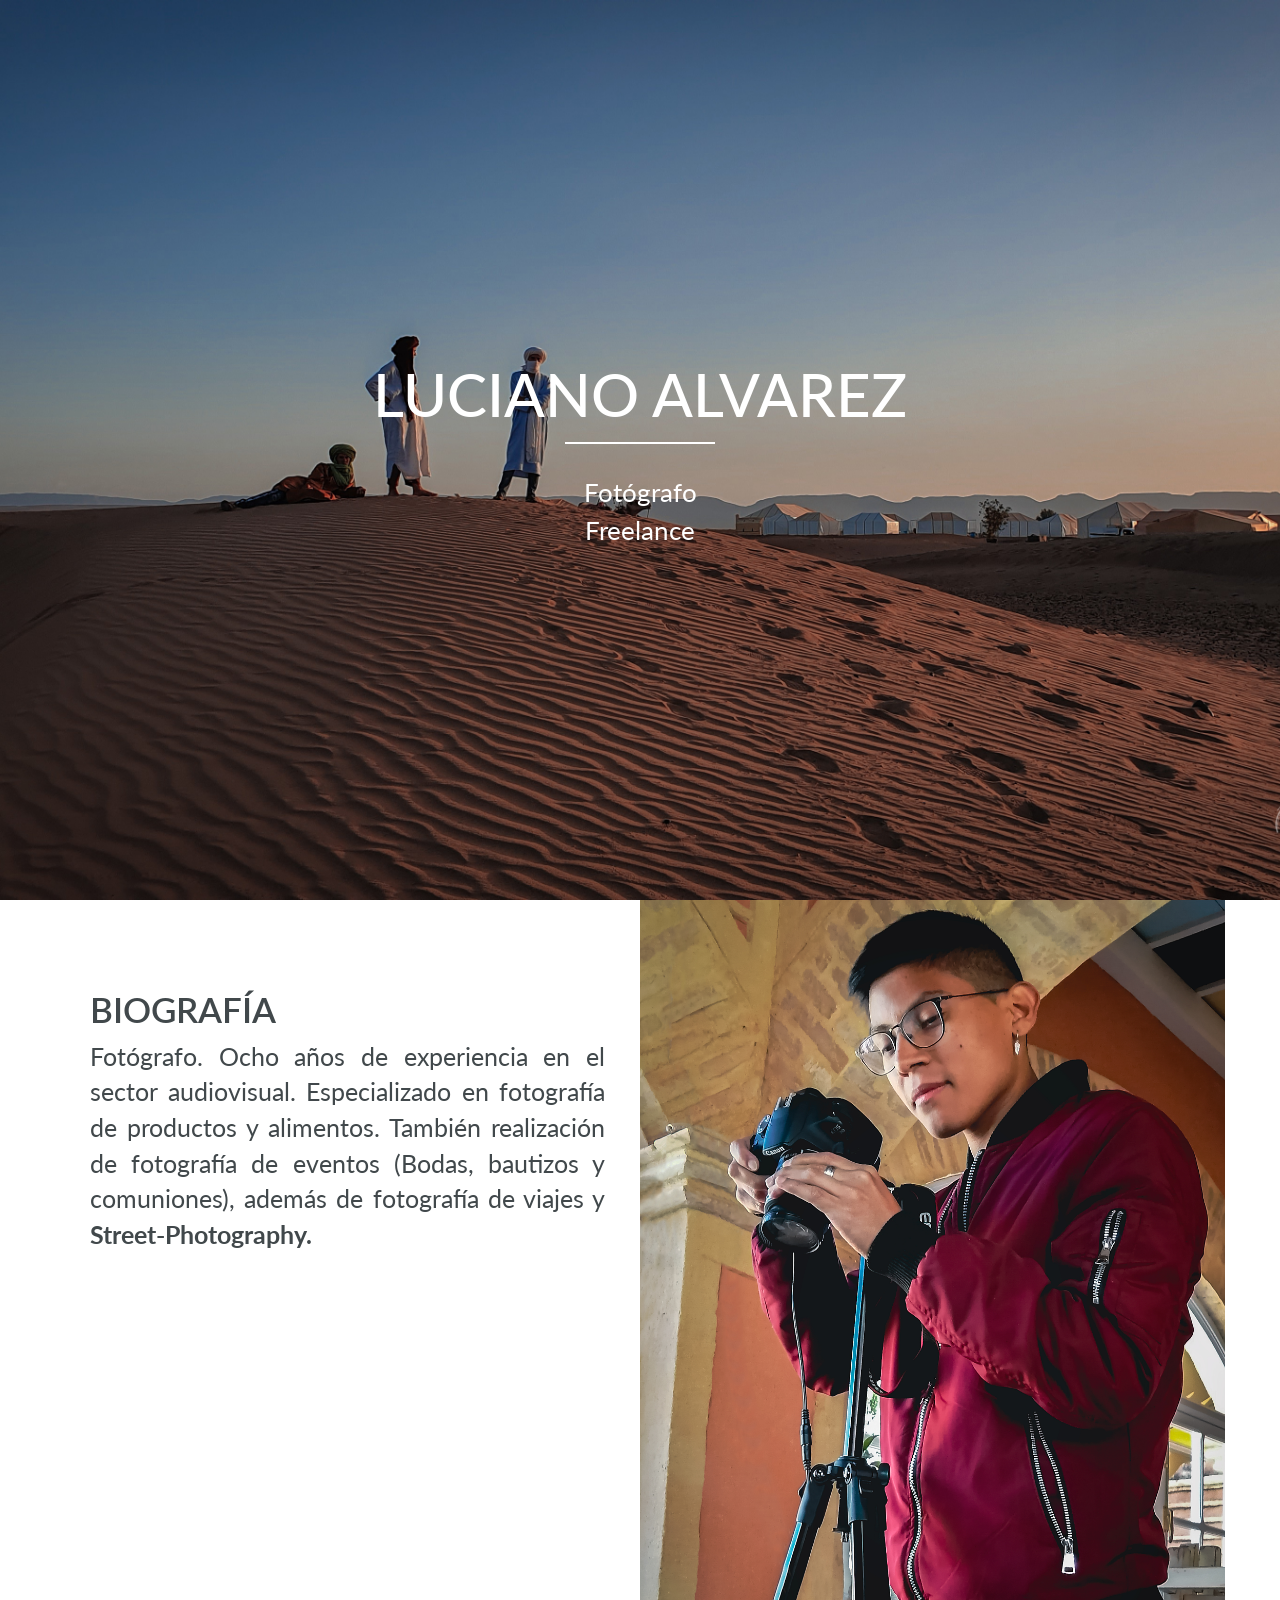
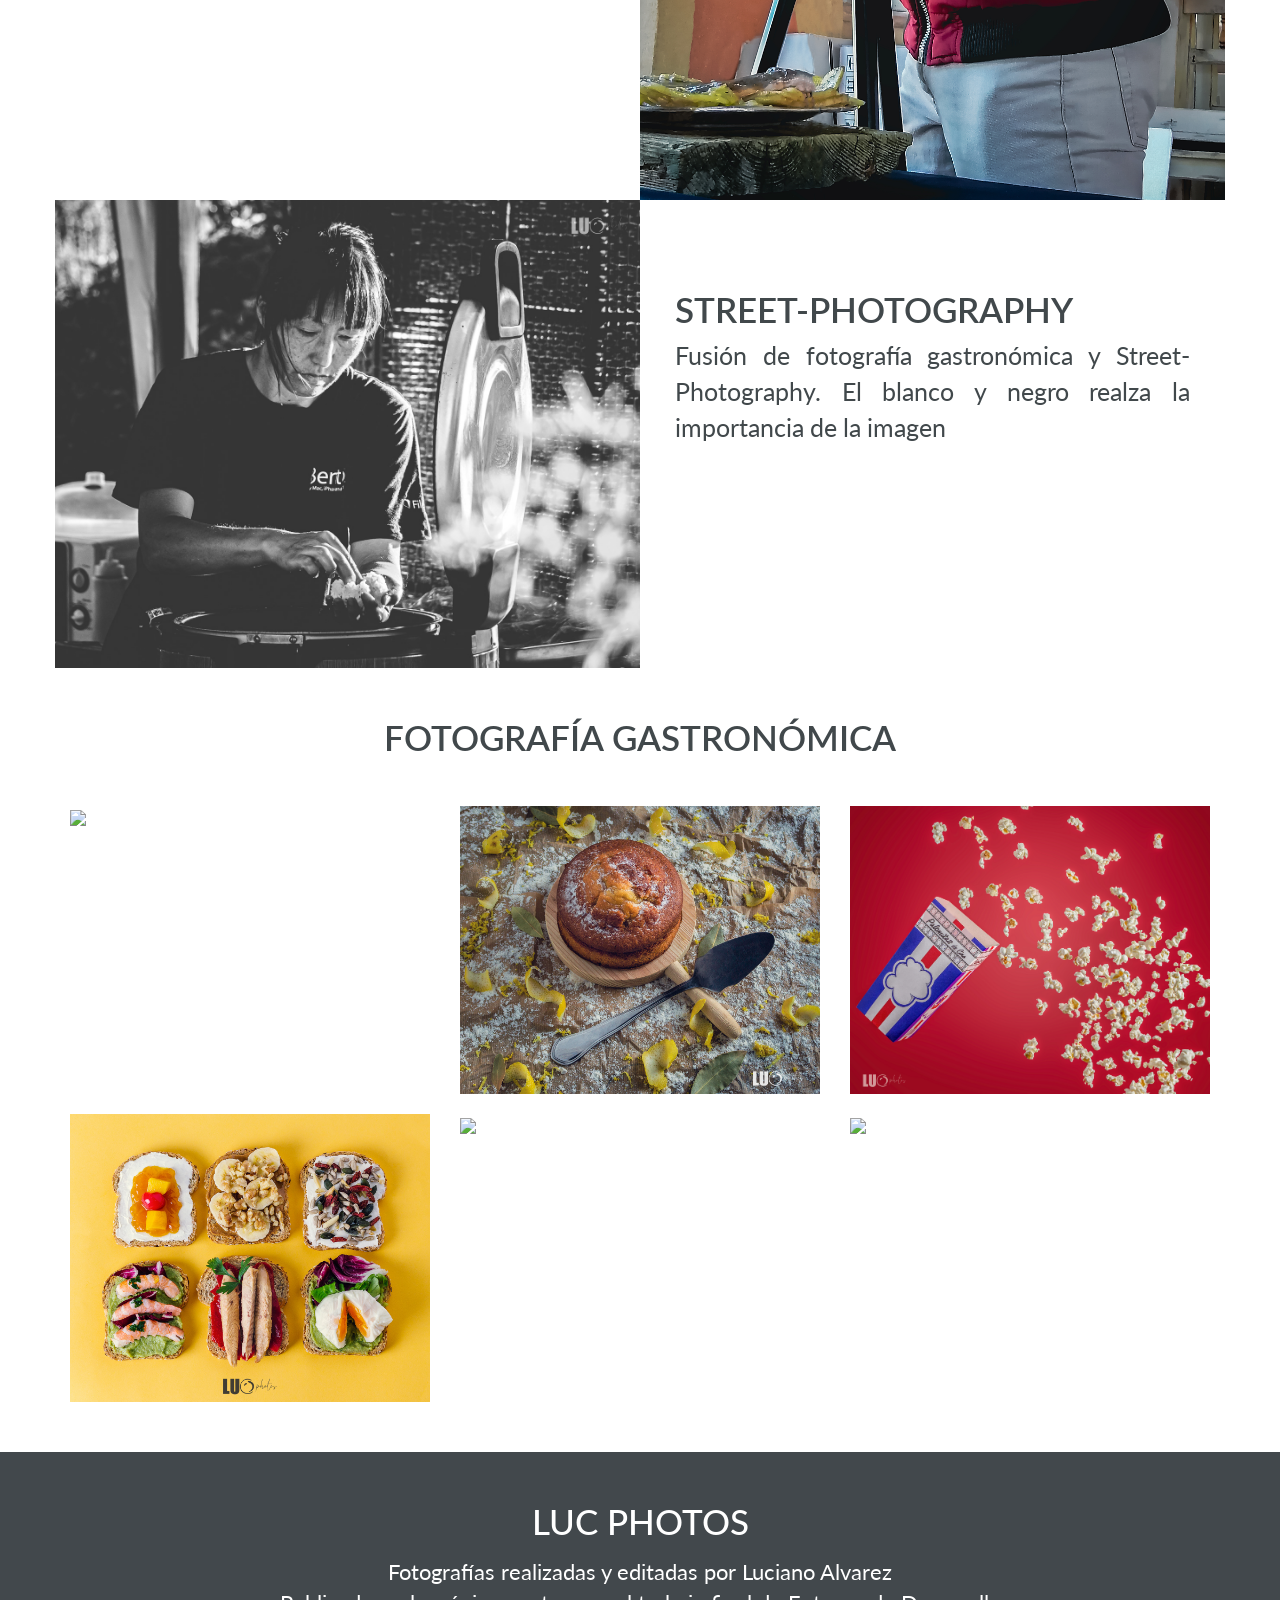
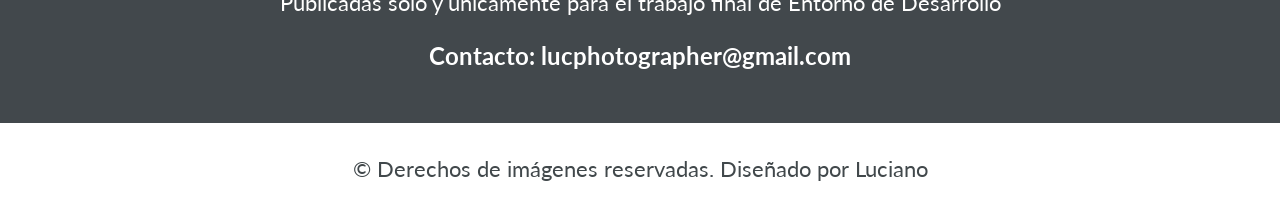
==== index.html @ a740ef90 "actualizacion html" ====
<!DOCTYPE html>
<!--
	Rocket Internet by TEMPLATE STOCK
	templatestock.co @templatestock
	Released for free under the Creative Commons Attribution 3.0 license (templated.co/license)
-->

<html>
<head>
	<title>LucianoPageWeb</title>

	<!-- Bootstrap CSS -->
	<link rel="stylesheet" type="text/css" href="css/bootstrap.min.css">

	<!-- Goggle Font -->
	<link href='https://fonts.googleapis.com/css?family=Lato:400,700,900,300' rel='stylesheet' type='text/css'>

	<!-- Font Css -->
	<link rel="stylesheet" type="text/css" href="css/font-awesome.min.css">

	<!-- Custom CSS -->
	<link rel="stylesheet" type="text/css" href="css/style.css">

	<!-- Animation Css -->
	<link rel="stylesheet" href="css/animate.css">

</head>
<body>
<header>
	<div id="homeFullScreen">
		<div class="header-text">
			<h1>Luciano Alvarez</h1>
			<div class="vertical-line"></div>
			<p>
				Fotógrafo
				<br />
				Freelance
			</p>
		</div>
	</div>
</header>

<section class="feature">
	<div class="container">
		<div class="row">
			<div class="col-md-6 col-sm-6">
				<div class="feature-box">
					<h1>Biografía</h1>
					<p>Fotógrafo. Ocho años de experiencia en el sector audiovisual. Especializado en fotografía de productos y alimentos. También realización de fotografía de eventos (Bodas, bautizos y comuniones), además de fotografía de viajes y <strong>Street-Photography.</strong>
					</p>
				</div>
			</div>
			<div class="col-md-6 col-sm-6 nopadding">
				<img src="images/LUC-PHOTOGRAPHER.jpg">
			</div>

			<div class="clearfix"></div>

			<div class="col-md-6 col-sm-6 nopadding">
				<img src="images/Toro.jpg">
			</div>
			<div class="col-md-6 col-sm-6">
				<div class="feature-box">
					<h1>Street-Photography</h1>
					<p>Fusión de fotografía gastronómica y Street-Photography. El blanco y negro realza la importancia de la imagen</p>
				</div>
			</div>
		</div>
	</div>
</section>

<!-- portfolio -->

<section class="portfolio">
	<div class="container">
		<div class="row">
			<div class="col-md-12">
				<h1 class="heading">Fotografía Gastronómica</h1>
			</div>

			<div class="col-md-4 col-sm-4">
				<img src="images/_MG_4109-Editarcopia.jpg">
			</div>
			<div class="col-md-4 col-sm-4">
				<img src="images/FotoGastro - Bizcocho 1.jpg">
			</div>
			<div class="col-md-4 col-sm-4 last-img">
				<img src="images/FotoGastro - Palomitas FIRMA.jpg">
			</div>

			<div class="clearfix"></div>

			<div class="col-md-4 col-sm-4">
				<img src="images/FotoGastro - Tostas 1.jpg">
			</div>
			<div class="col-md-4 col-sm-4">
				<img src="images/FotoGastro_ArrozDetalle.jpg">
			</div>
			<div class="col-md-4 col-sm-4 last-img">
				<img src="images/Polo_Limon_LucPhotos.jpg">
			</div>
		</div>
	</div>
</section>


<section class="call-top-action text-center">
	<div class="container">
		<div class="row">
			<div class="col-md-12">
				<h1>Luc Photos</h1>
				<p>Fotografías realizadas y editadas por Luciano Alvarez 
				<br />
				Publicadas solo y únicamente para el trabajo final de Entorno de Desarrollo</p>
				<span>Contacto: lucphotographer@gmail.com</span>
			</div>
		</div>
	</div>
</section>

<!-- Footer -->
<footer>
	<span class="copyright">&#169; Derechos de imágenes reservadas. Diseñado por Luciano</span>
</footer>
	



<!-- Main JS -->
<script type="text/javascript" src="js/jquery-main.js"></script>

<!-- Bootstrap JS -->
<script type="text/javascript" src="js/bootstrap.min.js"></script>

<!-- Animation JS -->
<script type="text/javascript" src="js/wow.min.js"></script>

<!-- Custom JS -->
<script type="text/javascript" src="js/custom.js"></script>


</body>
</html>
---- css/style.css ----
body
{
    font-family: 'Lato', sans-serif;
    color: #41484b;
}



/* Heder */
#homeFullScreen {
    width: 100%;
    background-repeat: no-repeat;
    background-attachment: scroll;
    background-size: cover;
    background-position: top center;
}

#homeFullScreen {
    background-image: url('../images/LucianoAlvarezMarrakech19.jpg');
    overflow: hidden;
}

#homeFullScreen {
    display: table-cell;
    vertical-align: middle;
    text-align: center;
    margin: auto;
}

.header-text h1
{
    font-size: 60px;
    color: #fff;
    text-transform: uppercase;
}

.header-text .vertical-line
{
    height: 2px;
    background-color: #fff;
    width: 150px;
    margin: 0 auto;
    margin-top: 15px;
    margin-bottom: 30px;
}

.header-text p
{
    font-size: 26px;
    color: #fff;
}


/* feature */
.feature img
{
    width: 100%;
}

.nopadding {
   padding: 0 !important;
   margin: 0 !important;
}

.feature-box
{
    padding: 20px;
}

.feature-box h1
{
    font-size: 35px;
    text-transform: uppercase;
    font-weight: 600;   
    margin-top: 2em;
}

.feature-box p
{
    font-size: 25px;
    text-align: justify;
}

/* Portfolio */
.portfolio .heading
{
    font-size: 35px;
    text-transform: uppercase;
    font-weight: 600;
    text-align: center;
    margin: 50px 0px;
}

.portfolio img
{
    width: 100%;
    cursor: pointer;
}

.portfolio .last-img
{
    margin-bottom: 20px;
}

/* Call to Action */
.call-top-action
{
    background-color: #42484c;
    color: #fff;
    padding: 50px 0px;
    margin-top: 50px;
}

.call-top-action h1
{
    font-size: 35px;
    text-transform: uppercase;
    margin-bottom: 25px;
    margin: 0px;
}

.call-top-action p
{
    font-size: 22px;
    margin-bottom: 20px;
}

.call-top-action span
{

    font-size: 24px;
    font-weight: bold;
}

/* Footer */
footer
{
    text-align: center;
    margin-top: 30px;
}

footer ul
{
    padding: 0px;
    list-style: none;
    margin: 20px;
}

footer ul li
{
    display: inline-block;
    margin-left: 15px;
}

footer ul li a span
{
    width: 50px;
    height: 50px;
    background: #42484C;
    display: block;
    font-size: 30px;
    line-height: 50px;
    color: #fff;
    border-radius: 50%;
}

footer .copyright
{
    font-size: 22px;
    margin-bottom: 20px;
    display: block;
}



/* Extra Small devices  */
@media (max-width: 480px) {
	
}

/* Extra Small devices  */
@media (max-width: 767px) {
    .header-text h1 {
        font-size: 45px;
    }

    .header-text .vertical-line {        
        margin-top: 15px;
        margin-bottom: 15px;
    }

    .header-text p {
        font-size: 20px;
        color: #fff;
    }

    .feature-box {
        padding: 0px;
    }

    .feature-box h1 {
        font-size: 25px;
        margin-top: 2em;
    }

    .feature-box p {
        font-size: 20px;
        text-align: justify;
    }

    .nopadding {
        padding: 15px !important;
        margin: 0 !important;
    }

    .portfolio img {        
        margin-bottom: 15px;
    }

    .call-top-action h1 {
        font-size: 24px;
        text-transform: uppercase;
        margin-bottom: 15px !important;
        margin: 0px;
    }

    .call-top-action p {
        font-size: 14px;
        margin-bottom: 10px;
    }

    .call-top-action span {
        font-size: 15px;
        font-weight: bold;
    }

    footer ul li a span {
        width: 40px;
        height: 40px;
        background: #42484C;
        display: block;
        font-size: 22px;
        line-height: 40px;
        color: #fff;
        border-radius: 50%;
    }

    footer .copyright {
        font-size: 16px;
        margin-bottom: 20px;
        display: block;
    }
}


/* Small devices (tablets, 768px and up) */
@media (min-width: 768px) {  
    .header-text h1 {
        font-size: 45px;
    }

    .header-text p {
        font-size: 20px;
        color: #fff;
    }

    .feature-box h1 {
        font-size: 25px;
        text-transform: uppercase;
        font-weight: 600;
        margin-top: 1em;
    }
	
    .feature-box p {
        font-size: 18px;
        text-align: justify;
    }

    .call-top-action h1 {
        font-size: 25px;
        text-transform: uppercase;
        margin-bottom: 13px !important;
        margin: 0px;
    }

    .call-top-action p {
        font-size: 14px;
        margin-bottom: 13px;
    }

    .call-top-action span {
        font-size: 17px;
        font-weight: bold;
    }

    footer {
        text-align: center;
        margin-top: 23px;
    }

    footer ul li a span {
        width: 40px;
        height: 40px;
        background: #42484C;
        display: block;
        font-size: 22px;
        line-height: 40px;
        color: #fff;
        border-radius: 50%;
    }   

    footer .copyright {
        font-size: 18px;
    }



}

/* Medium devices (desktops, 992px and up) */
@media (min-width: 992px) { 
    .feature-box {
        padding: 10px;
    }

    .feature-box h1 {
        font-size: 30px;    
    }

    .feature-box p {
        font-size: 20px;
    }

    .call-top-action p
    {
        font-size: 19px;
    }

    .call-top-action h1 {
        font-size: 30px;
       margin-bottom: 15px !important;
    }

    .call-top-action span {
        font-size: 20px;
    }
}

/* Large devices (large desktops, 1200px and up) */
@media (min-width: 1200px) {
    /* Typography CSS */
body
{
    font-family: 'Lato', sans-serif;
    color: #41484b;
}



/* Heder */
#homeFullScreen {
    width: 100%;
    background-repeat: no-repeat;
    background-attachment: scroll;
    background-size: cover;
    background-position: top center;
}

#homeFullScreen {
    background-image: url('../images/LucianoAlvarezMarrakech19.jpg');
    overflow: hidden;
}

#homeFullScreen {
    display: table-cell;
    vertical-align: middle;
    text-align: center;
    margin: auto;
}

.header-text h1
{
    font-size: 60px;
    color: #fff;
    text-transform: uppercase;
}

.header-text .vertical-line
{
    height: 2px;
    background-color: #fff;
    width: 150px;
    margin: 0 auto;
    margin-top: 15px;
    margin-bottom: 30px;
}

.header-text p
{
    font-size: 26px;
    color: #fff;
}


/* feature */
.feature img
{
    width: 100%;
}

.nopadding {
   padding: 0 !important;
   margin: 0 !important;
}

.feature-box
{
    padding: 20px;
}

.feature-box h1
{
    font-size: 35px;
    text-transform: uppercase;
    font-weight: 600;   
    margin-top: 2em;
}

.feature-box p
{
    font-size: 25px;
    text-align: justify;
}

/* Portfolio */
.portfolio .heading
{
    font-size: 35px;
    text-transform: uppercase;
    font-weight: 600;
    text-align: center;
    margin: 50px 0px;
}

.portfolio img
{
    width: 100%;
    cursor: pointer;
}

.portfolio .last-img
{
    margin-bottom: 20px;
}

/* Call to Action */
.call-top-action
{
    background-color: #42484c;
    color: #fff;
    padding: 50px 0px;
    margin-top: 50px;
}

.call-top-action h1
{
    font-size: 35px;
    text-transform: uppercase;
    margin-bottom: 25px;
    margin: 0px;
}

.call-top-action p
{
    font-size: 22px;
    margin-bottom: 20px;
}

.call-top-action span
{

    font-size: 24px;
    font-weight: bold;
}

/* Footer */
footer
{
    text-align: center;
    margin-top: 30px;
}

footer ul
{
    padding: 0px;
    list-style: none;
    margin: 20px;
}

footer ul li
{
    display: inline-block;
    margin-left: 15px;
}

footer ul li a span
{
    width: 50px;
    height: 50px;
    background: #42484C;
    display: block;
    font-size: 30px;
    line-height: 50px;
    color: #fff;
    border-radius: 50%;
}

footer .copyright
{
    font-size: 22px;
    margin-bottom: 20px;
    display: block;
}


}
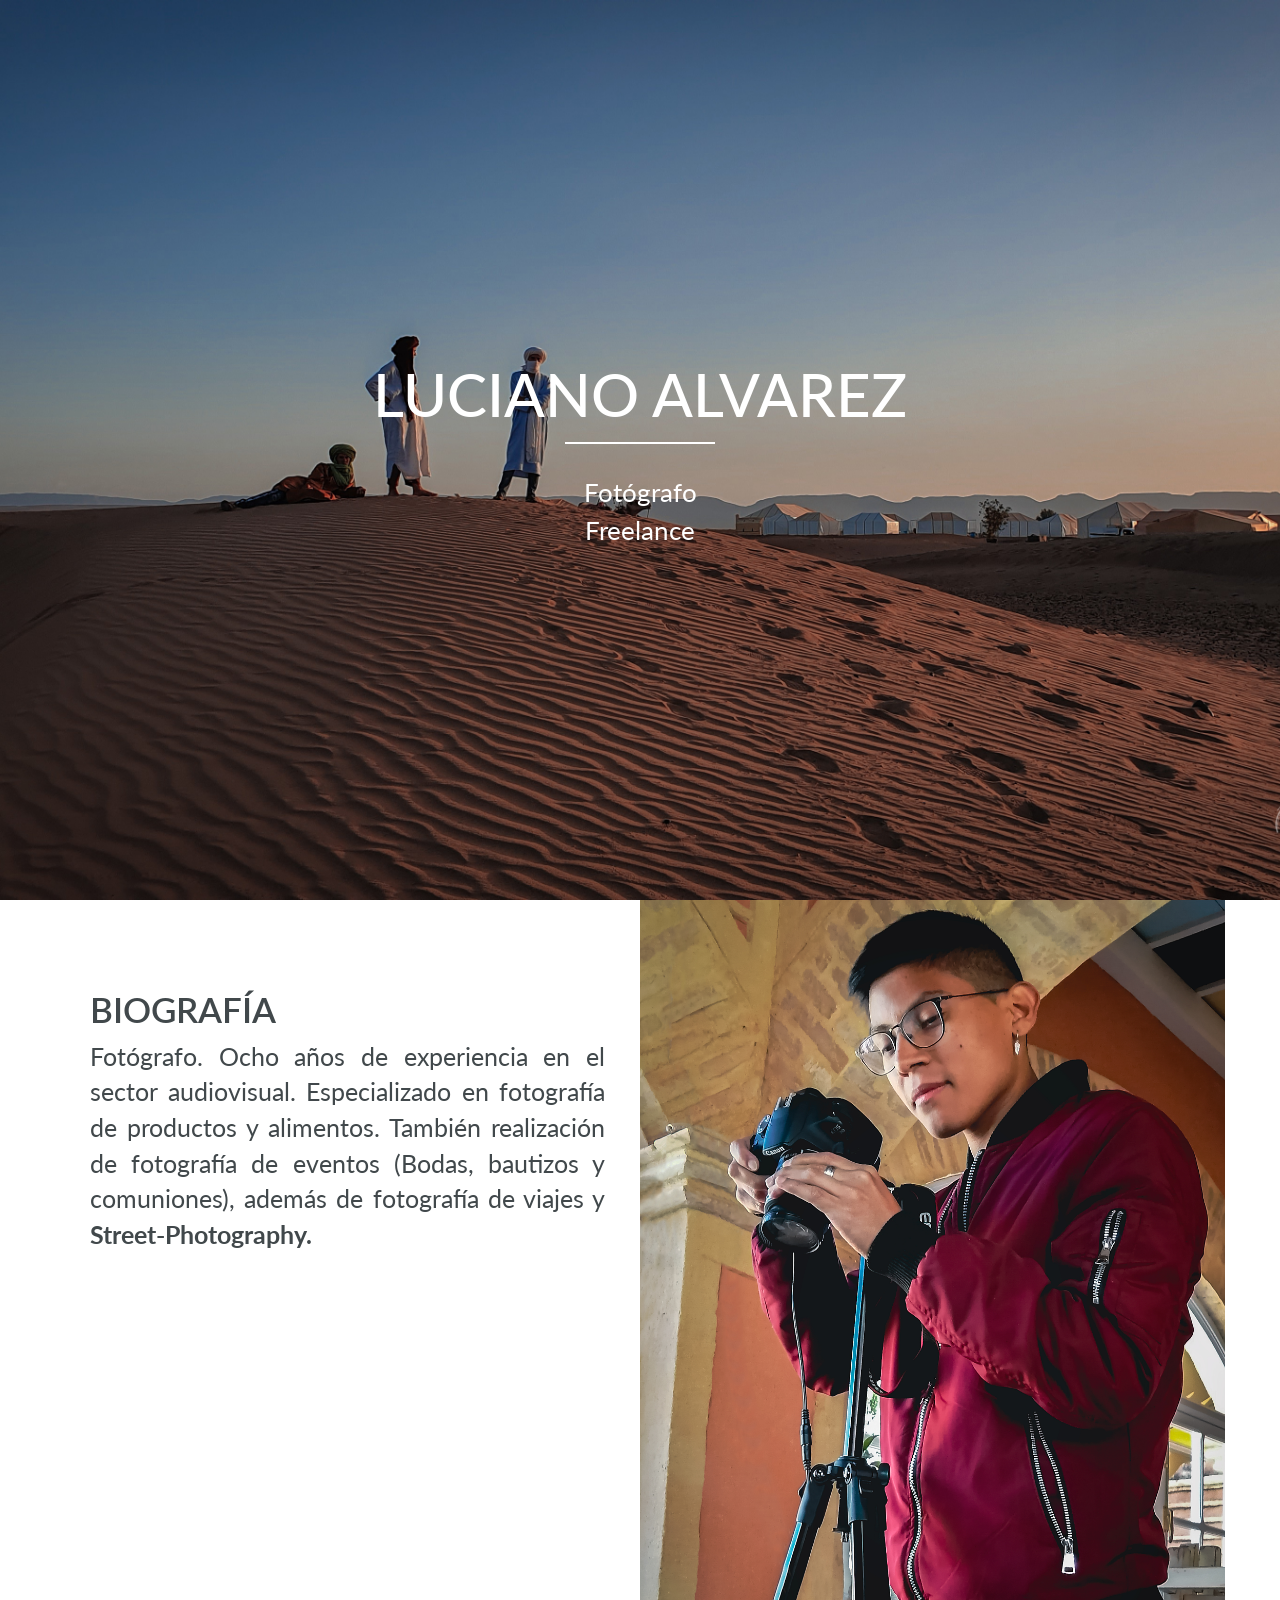
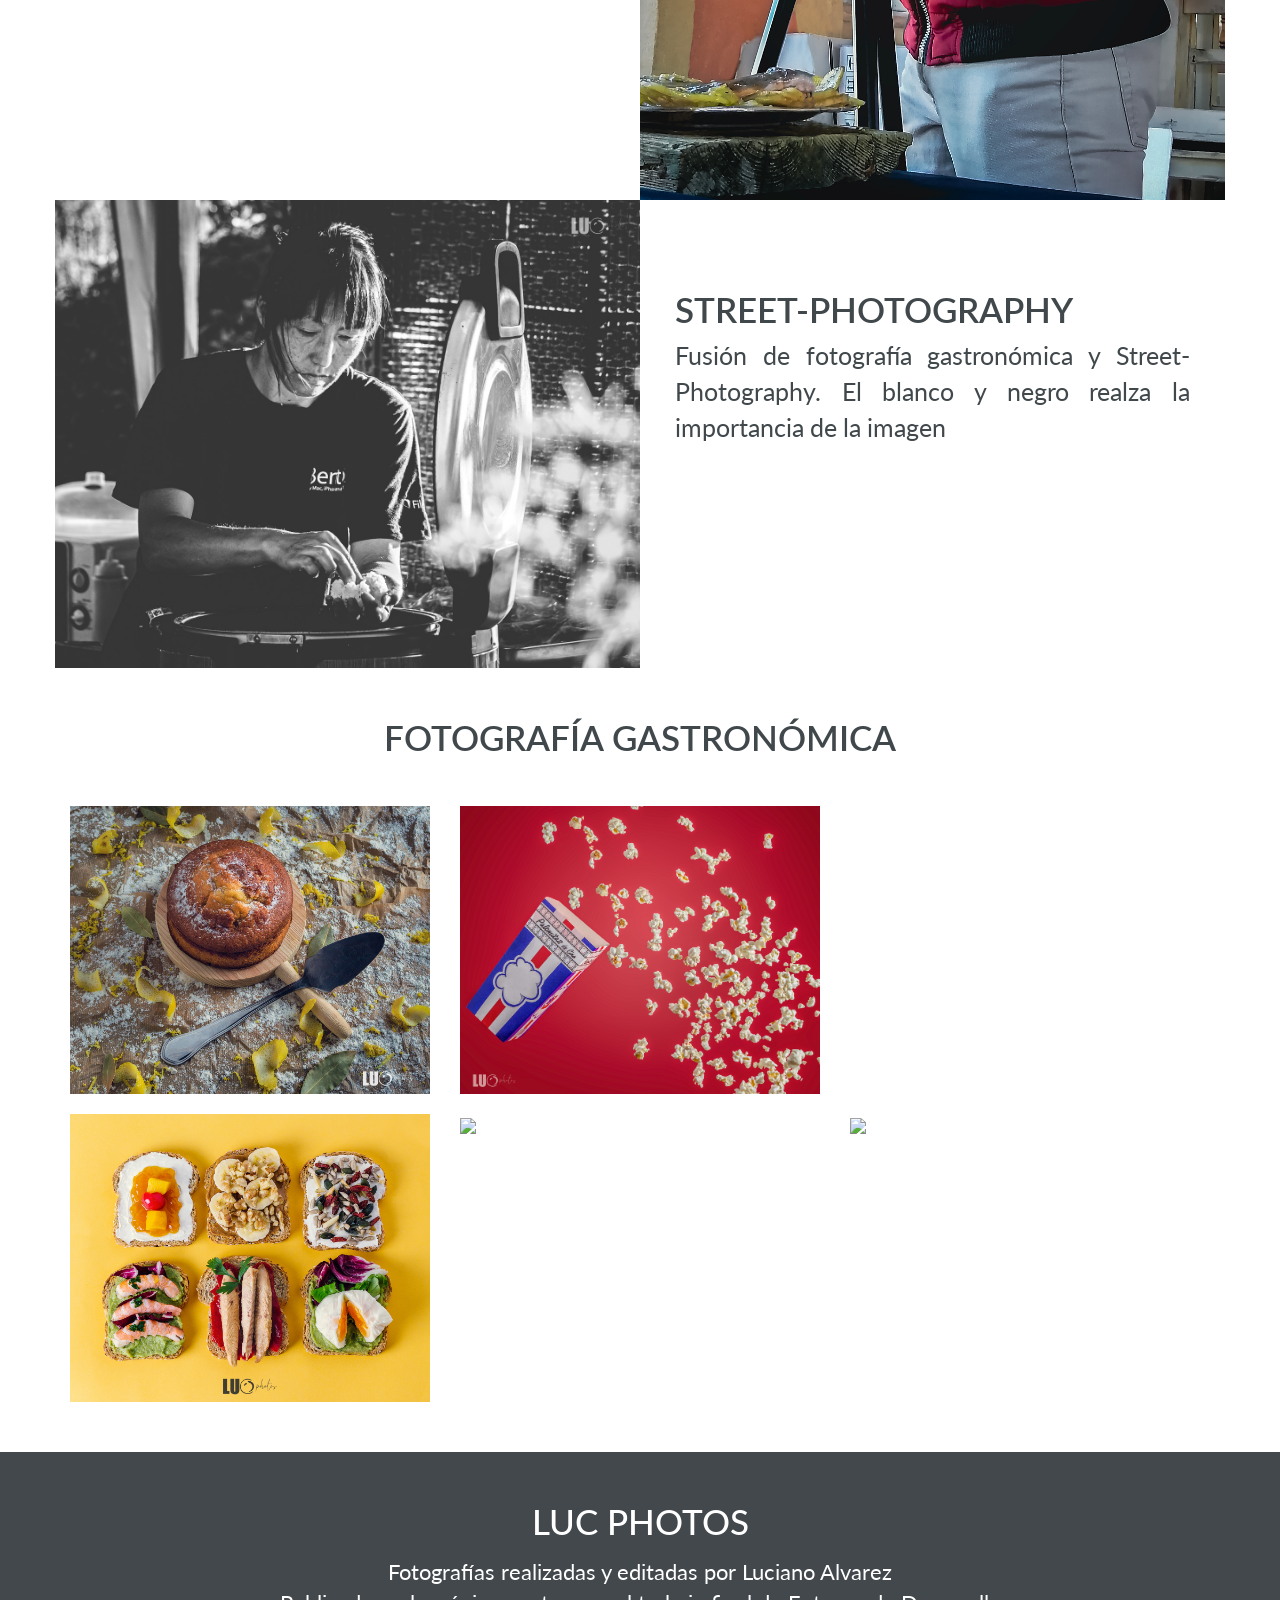
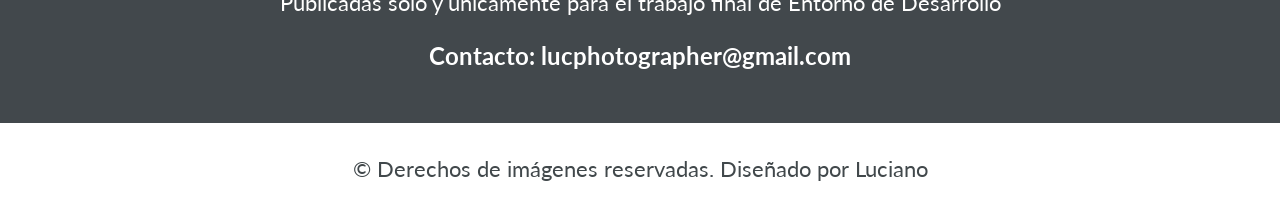
==== commit 5dc1a307: "actualizacion" ====
--- a/index.html
+++ b/index.html
@@ -77,10 +77,6 @@
 			<div class="col-md-12">
 				<h1 class="heading">Fotografía Gastronómica</h1>
 			</div>
-
-			<div class="col-md-4 col-sm-4">
-				<img src="images/_MG_4109-Editarcopia.jpg">
-			</div>
 			<div class="col-md-4 col-sm-4">
 				<img src="images/FotoGastro - Bizcocho 1.jpg">
 			</div>
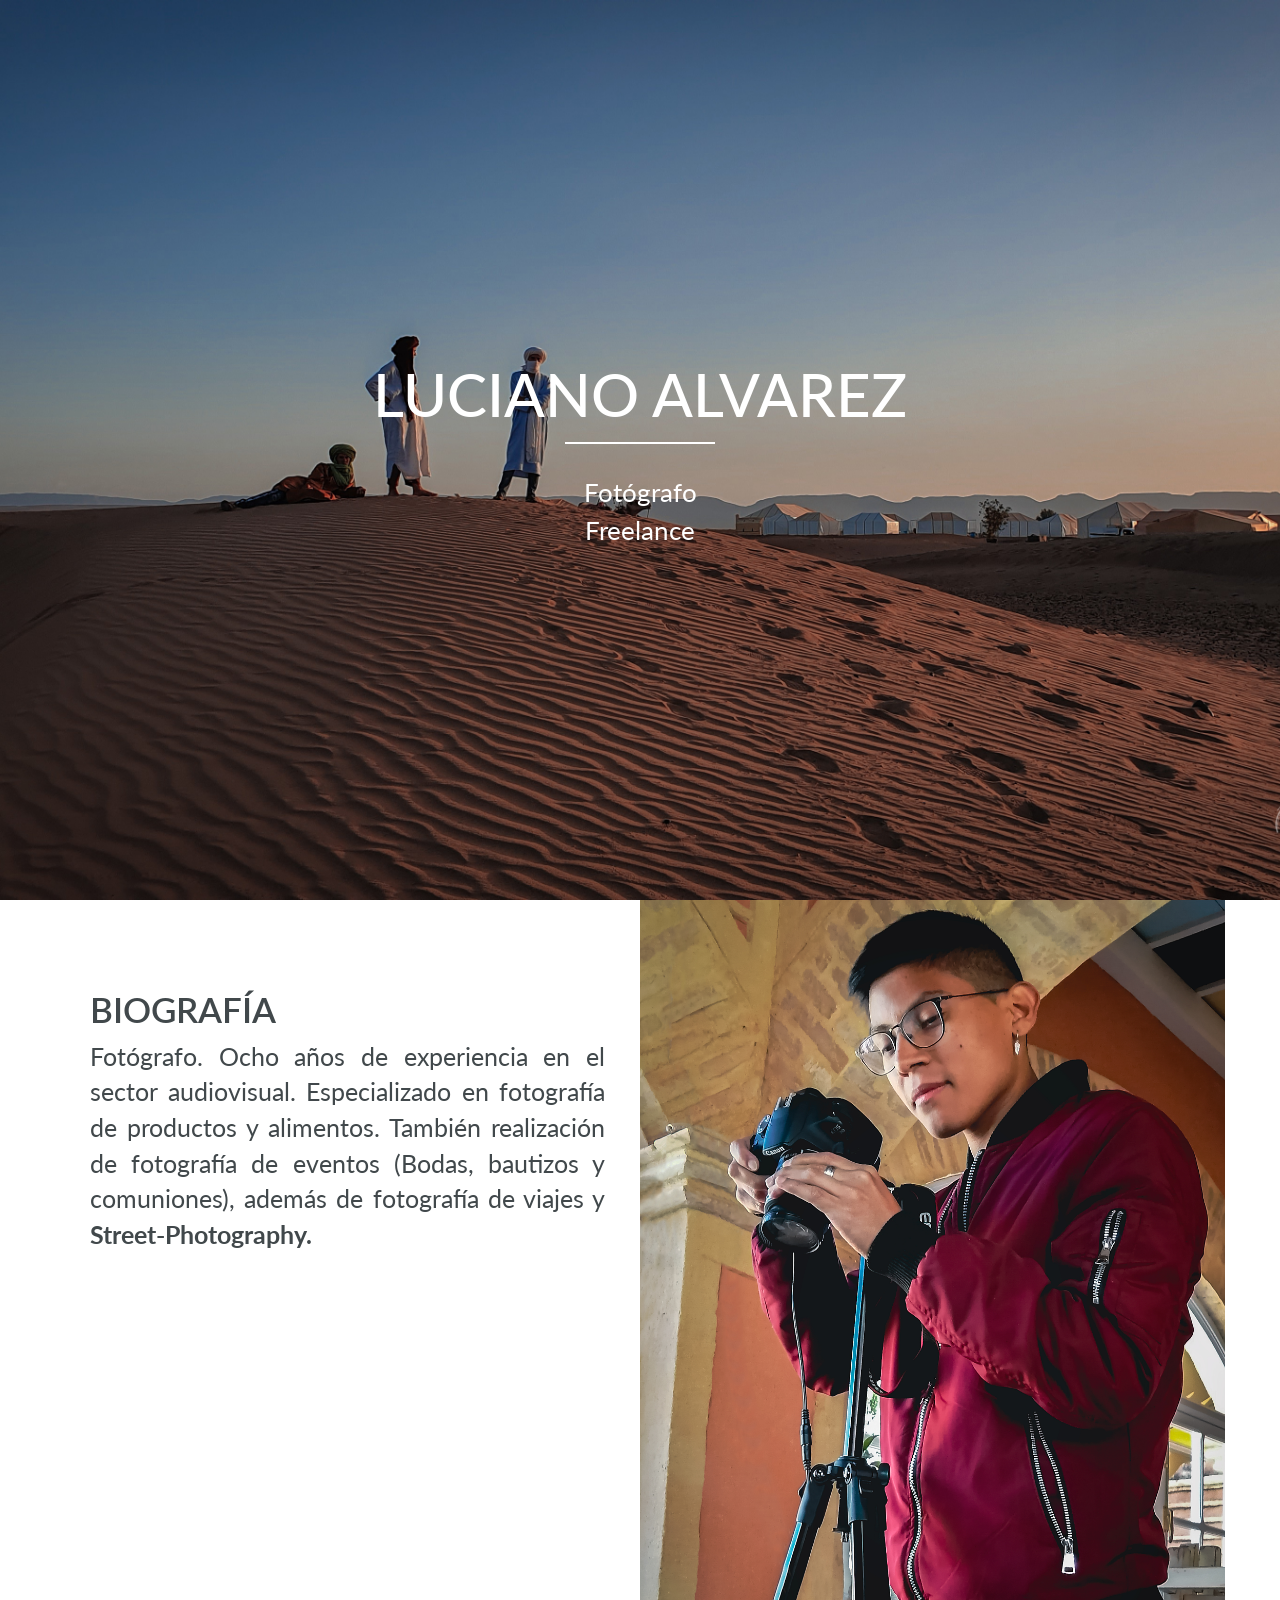
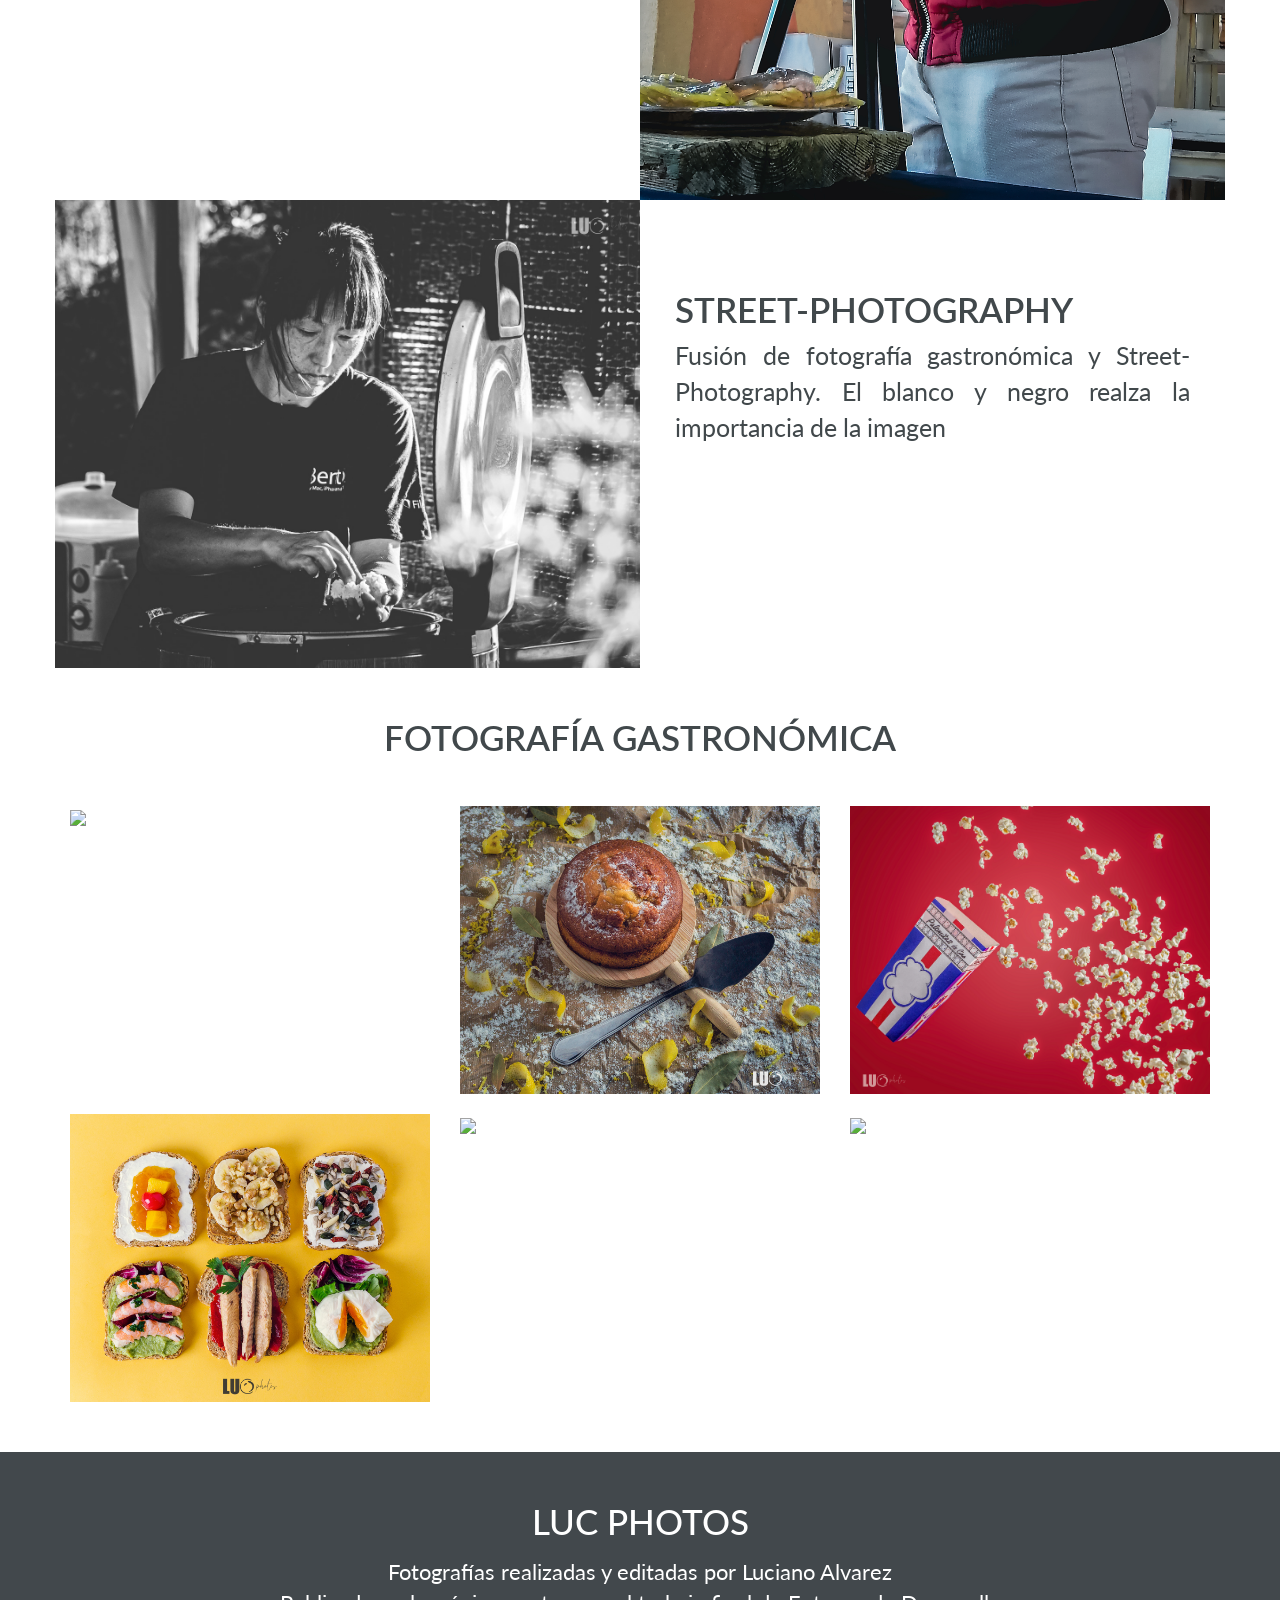
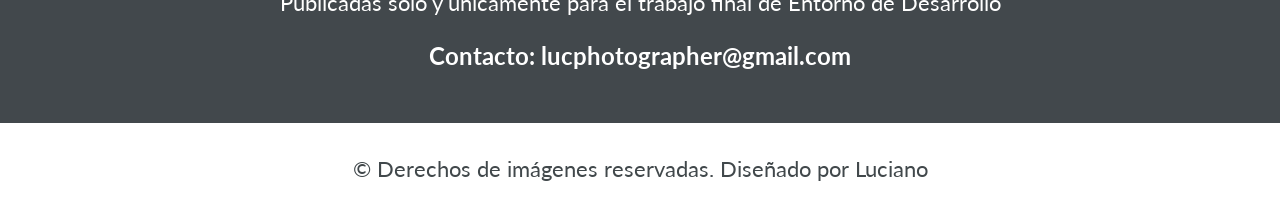
==== commit 6001a0f7: "actual" ====
--- a/index.html
+++ b/index.html
@@ -77,6 +77,10 @@
 			<div class="col-md-12">
 				<h1 class="heading">Fotografía Gastronómica</h1>
 			</div>
+
+			<div class="col-md-4 col-sm-4">
+				<img src="images/_MG_4109-Editarcopia.jpg"> 
+			</div>
 			<div class="col-md-4 col-sm-4">
 				<img src="images/FotoGastro - Bizcocho 1.jpg">
 			</div>
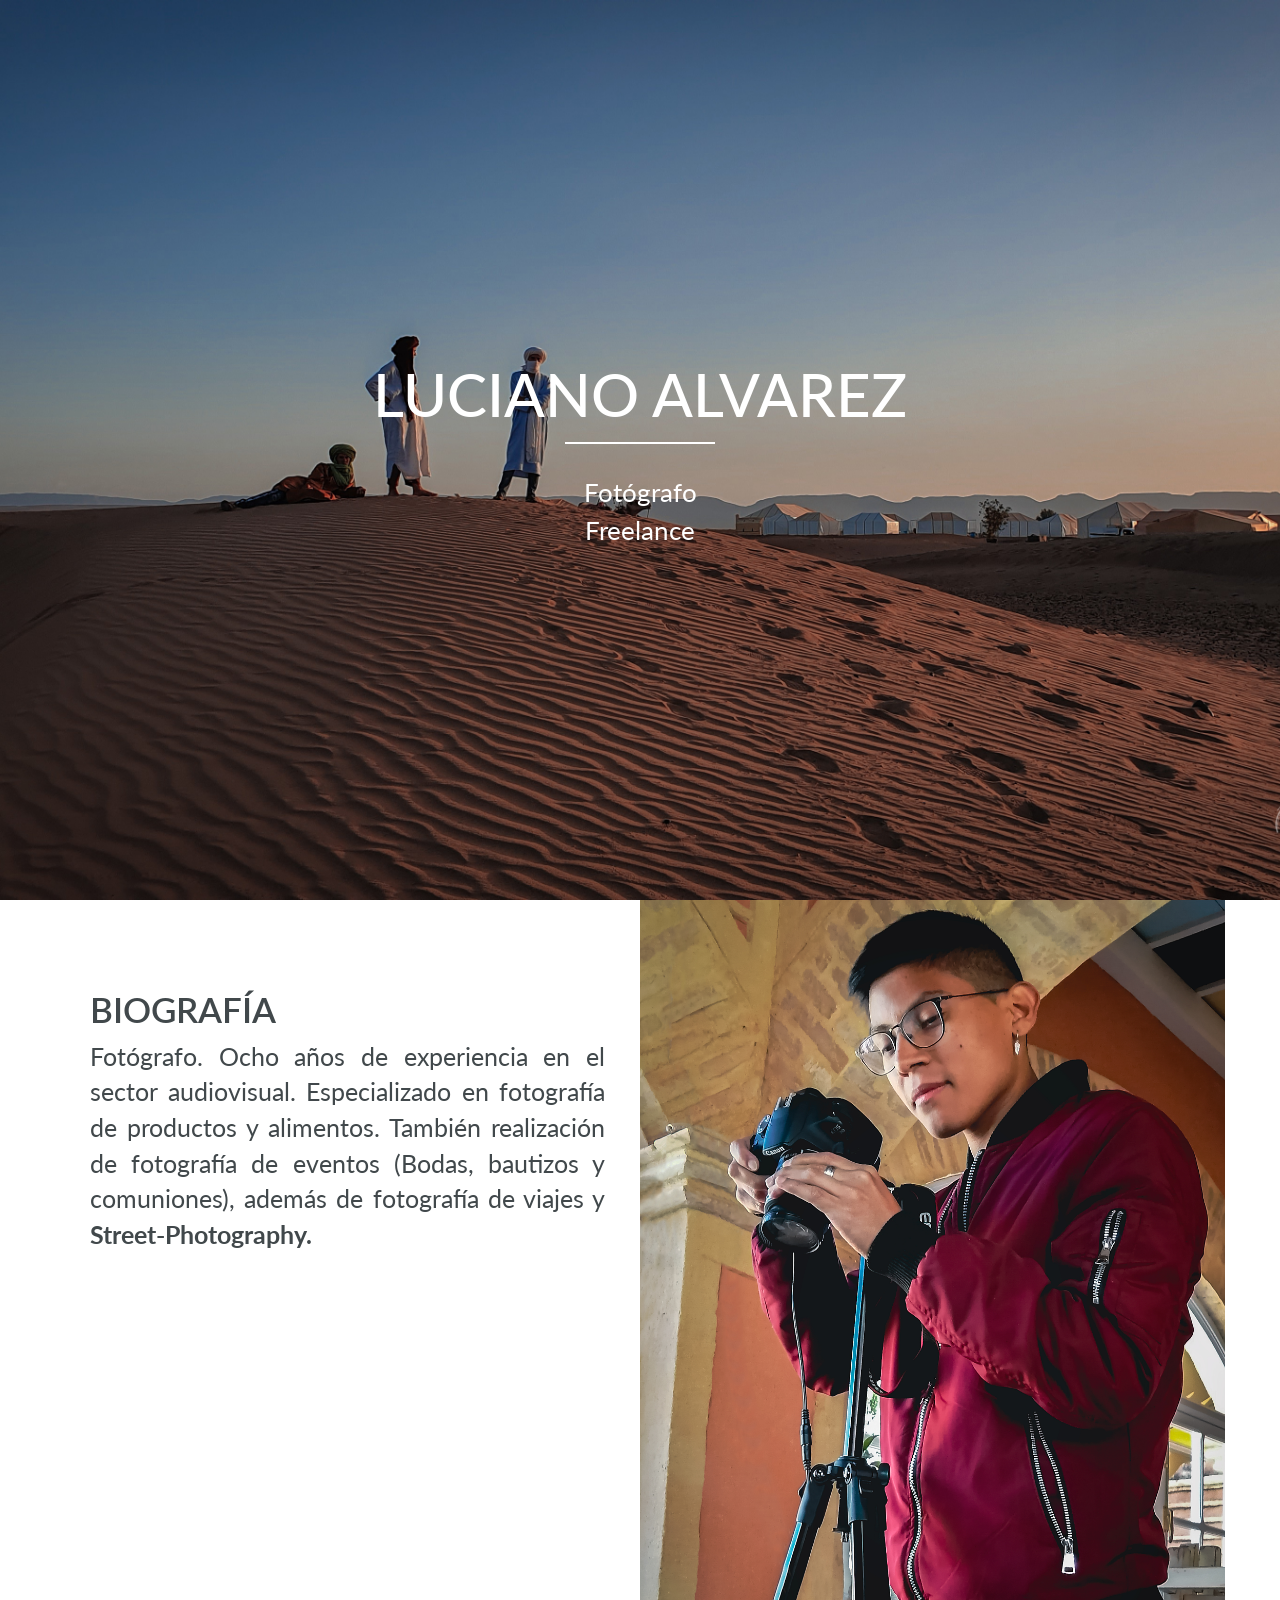
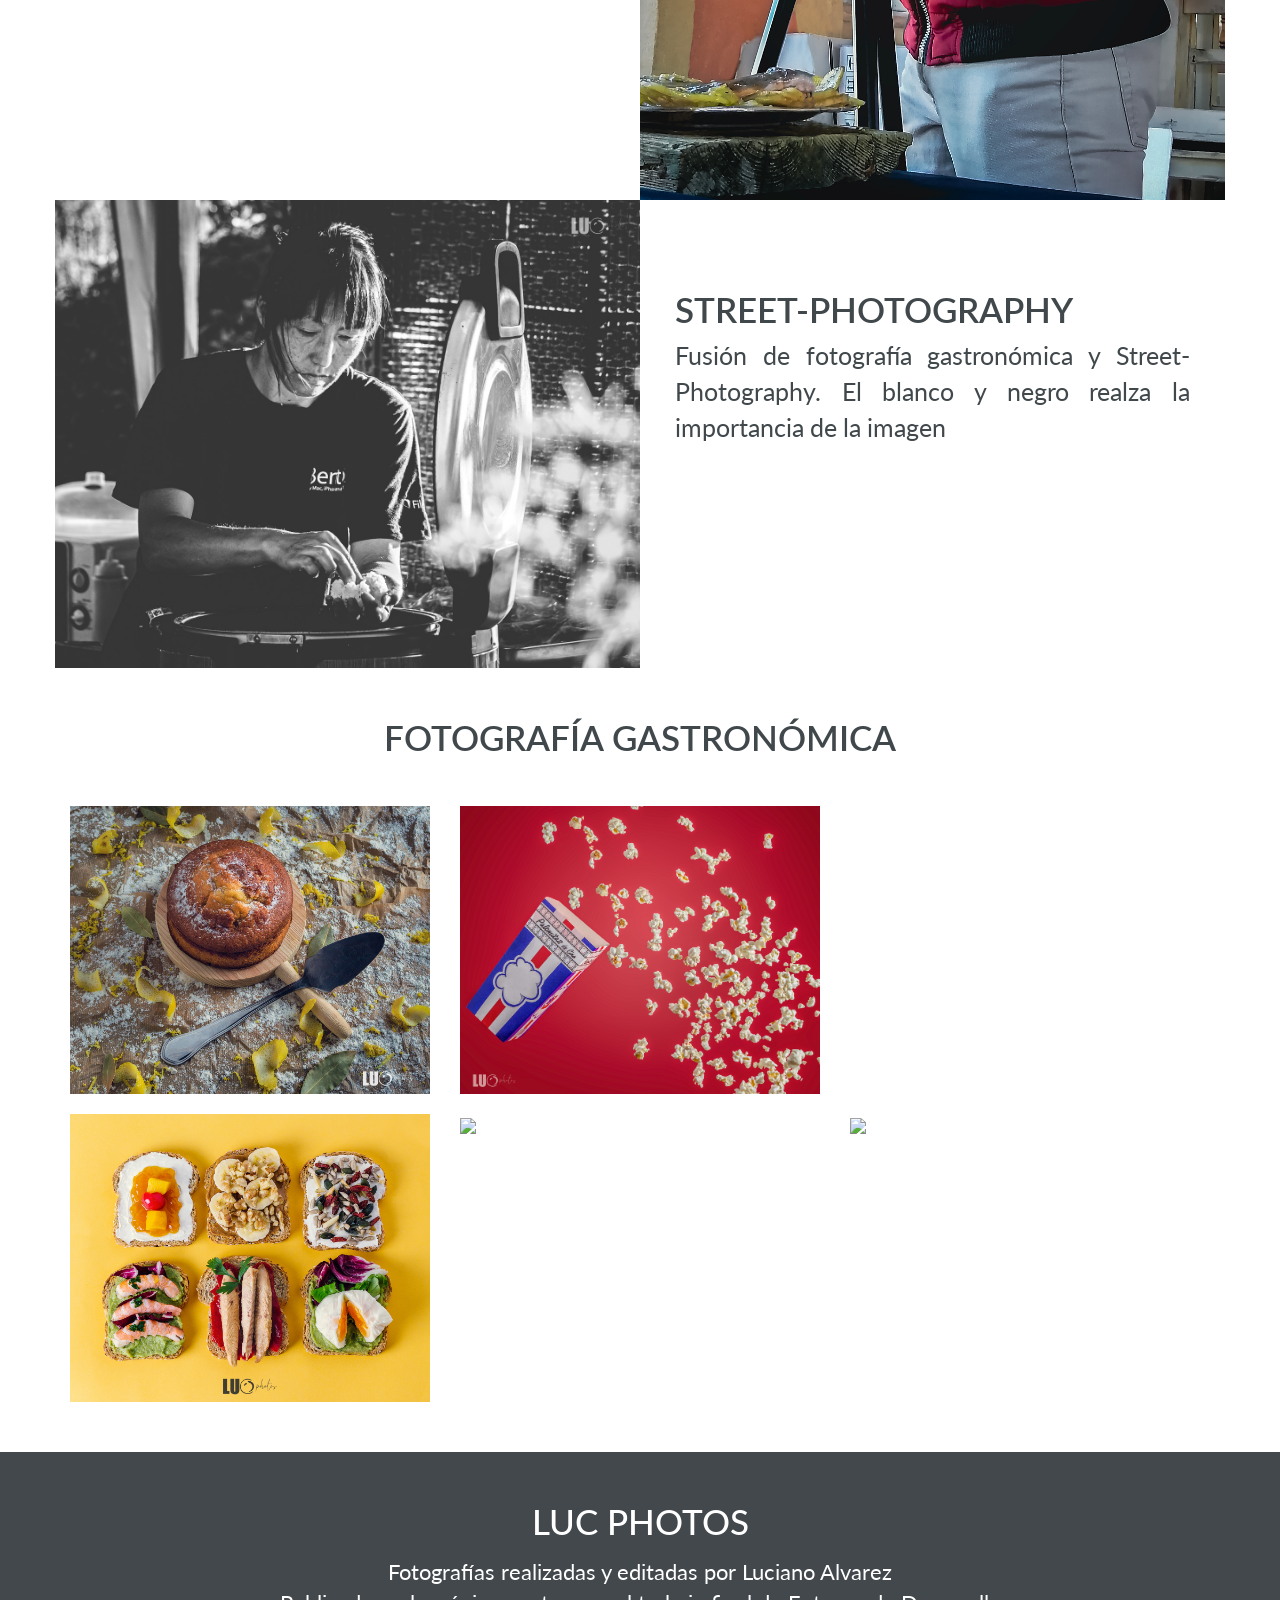
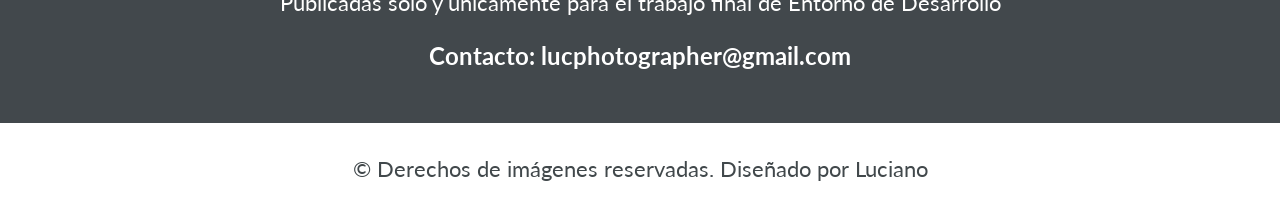
==== commit 496eacff: "actual" ====
--- a/index.html
+++ b/index.html
@@ -77,10 +77,6 @@
 			<div class="col-md-12">
 				<h1 class="heading">Fotografía Gastronómica</h1>
 			</div>
-
-			<div class="col-md-4 col-sm-4">
-				<img src="images/_MG_4109-Editarcopia.jpg"> 
-			</div>
 			<div class="col-md-4 col-sm-4">
 				<img src="images/FotoGastro - Bizcocho 1.jpg">
 			</div>
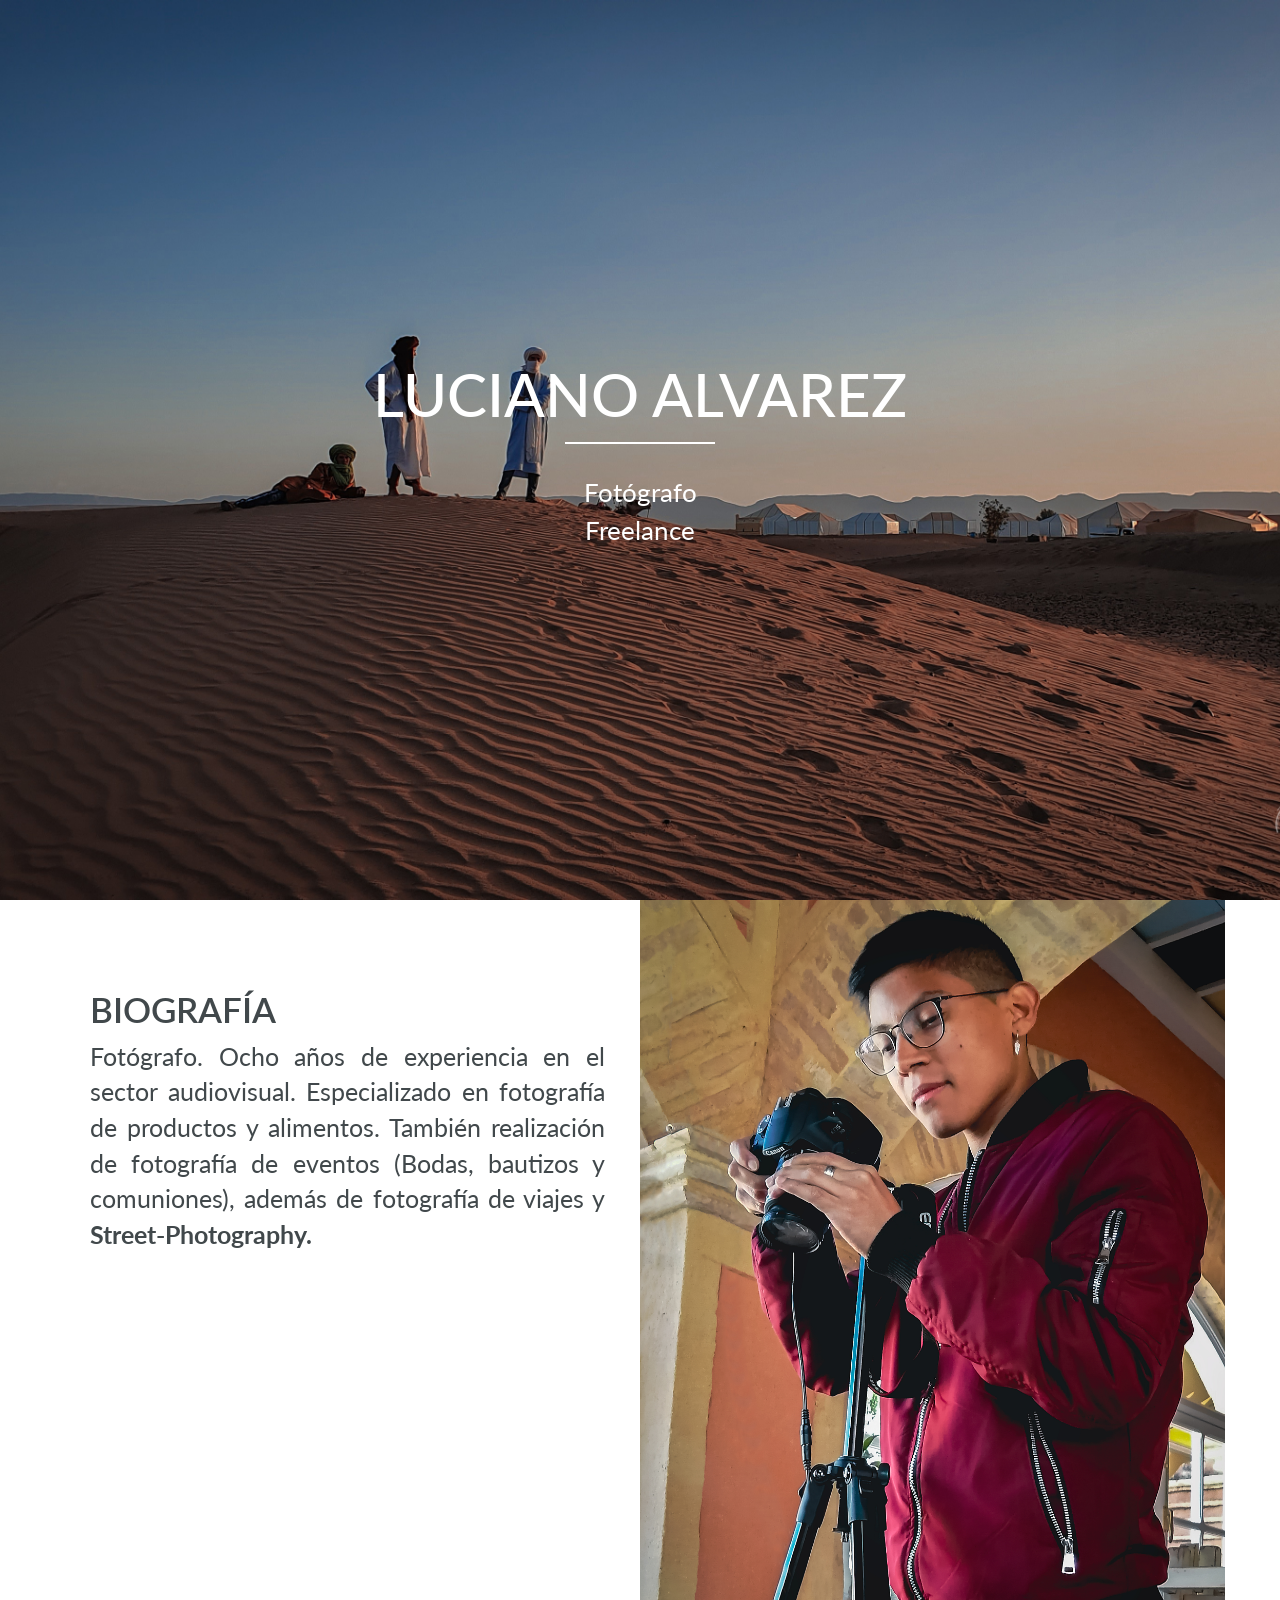
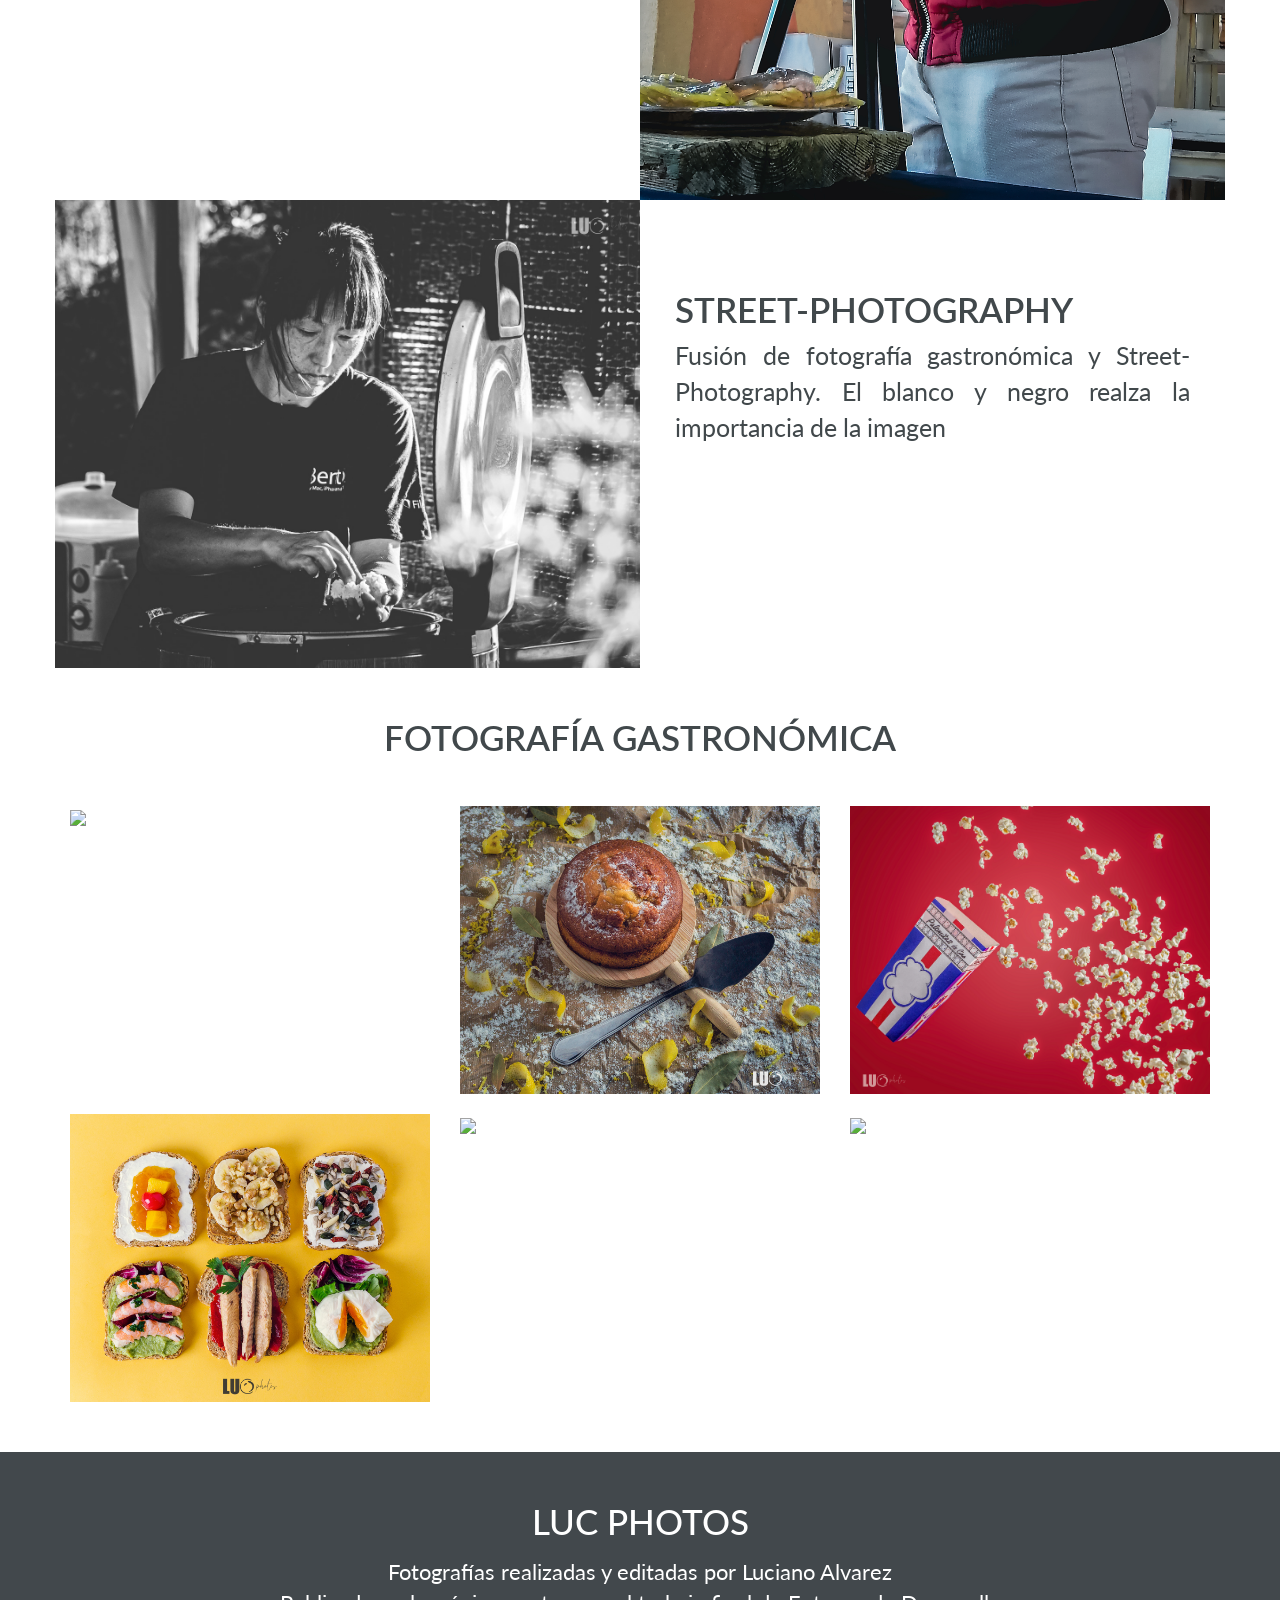
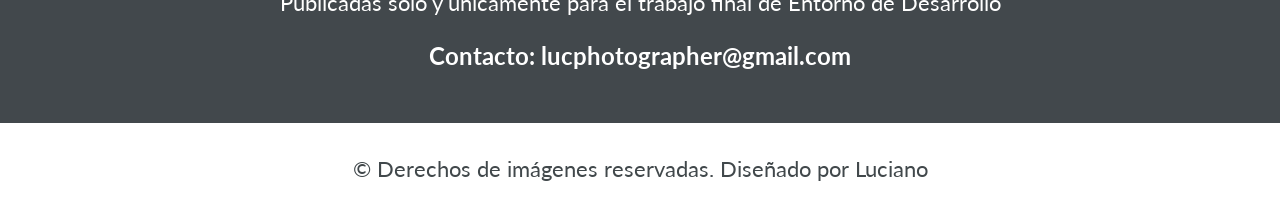
==== commit f60cf877: "actualizacion html" ====
--- a/index.html
+++ b/index.html
@@ -77,6 +77,10 @@
 			<div class="col-md-12">
 				<h1 class="heading">Fotografía Gastronómica</h1>
 			</div>
+
+			<div class="col-md-4 col-sm-4">
+				<img src="images/_MG_4109-Editarcopia.jpg">
+			</div><!-- End col-md-4 -->
 			<div class="col-md-4 col-sm-4">
 				<img src="images/FotoGastro - Bizcocho 1.jpg">
 			</div>
